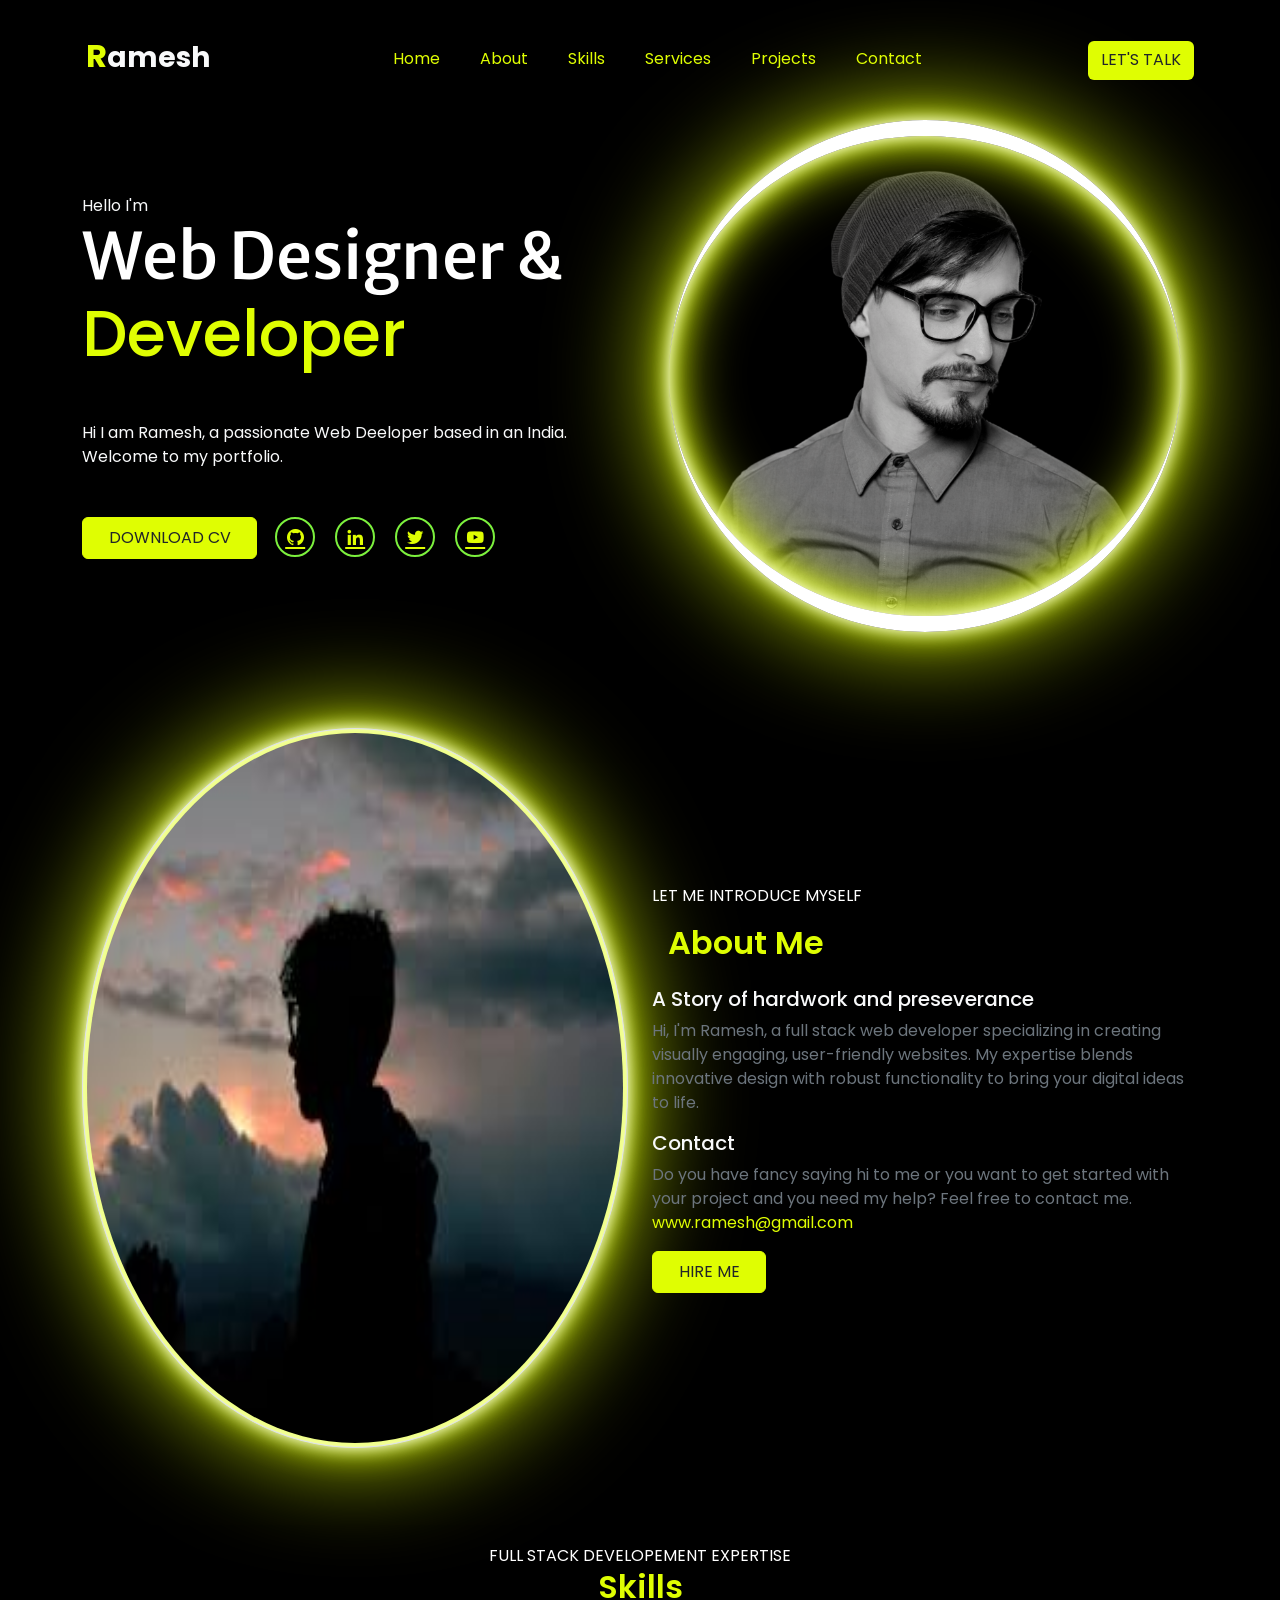
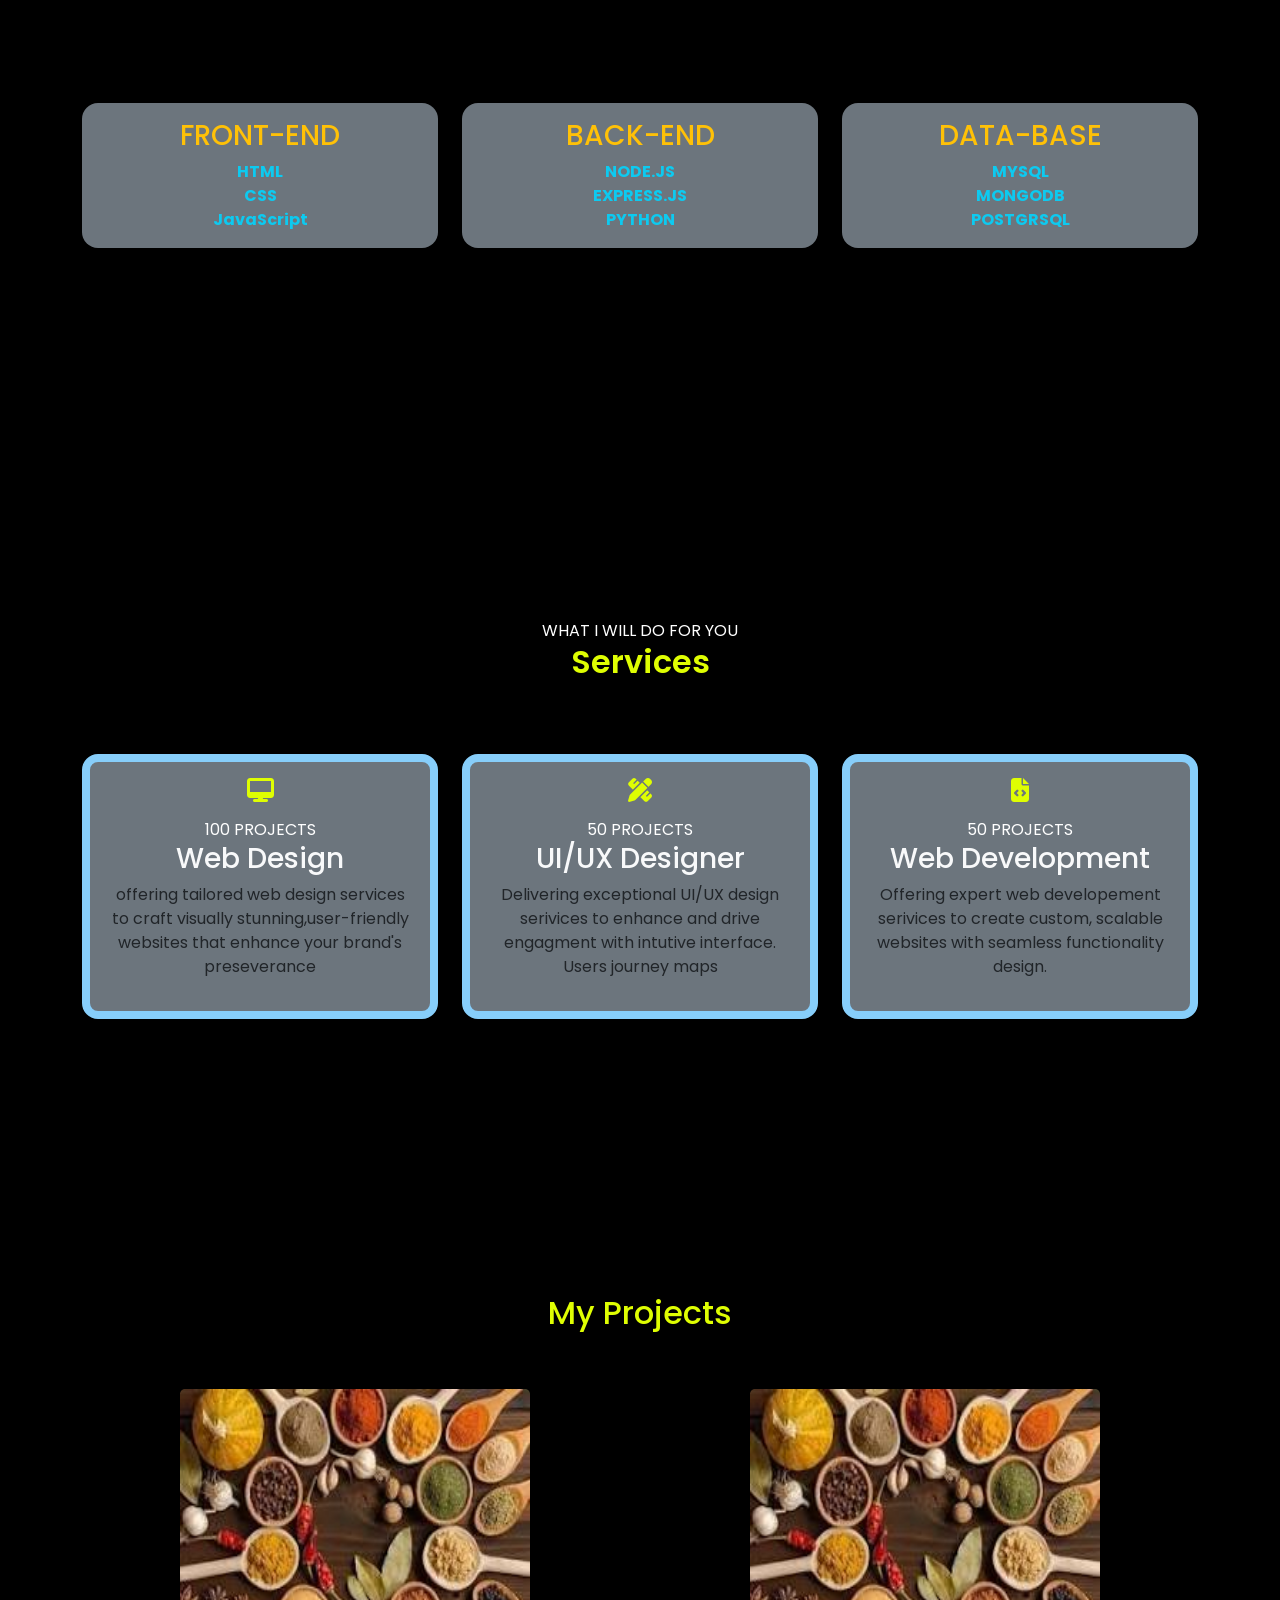
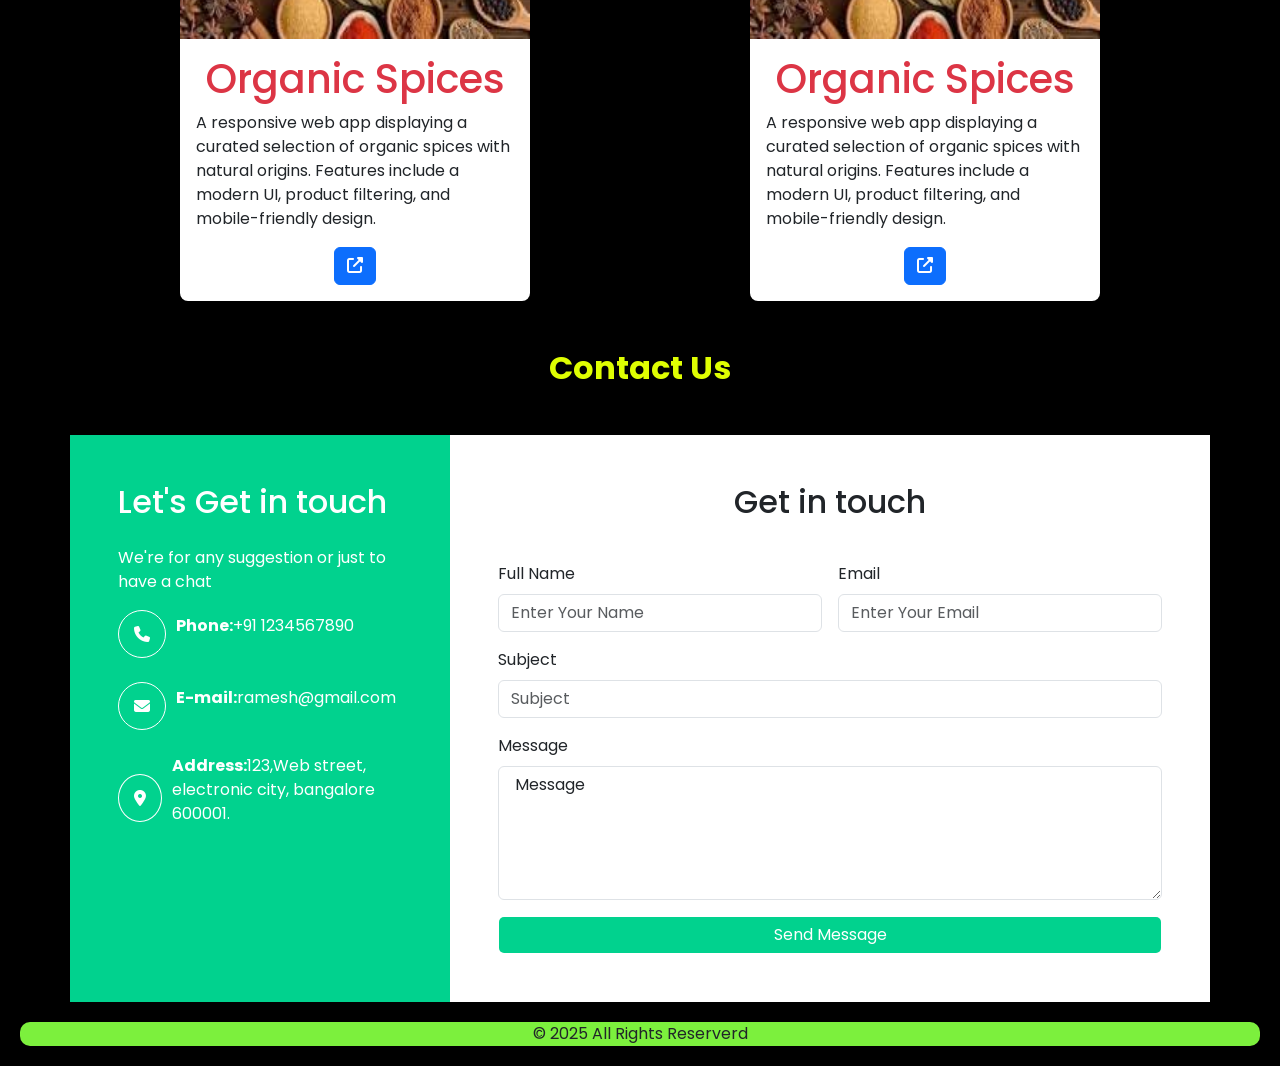
==== index.html @ 33bbf603 "module 1 assignment" ====
<!DOCTYPE html>
<html lang="en">

<head>
    <meta charset="UTF-8">
    <meta name="viewport" content="width=device-width, initial-scale=1.0">
    <title>Personal portfolio</title>
    <link rel="stylesheet" href="style.css">
    <link href='https://unpkg.com/boxicons@2.1.4/css/boxicons.min.css' rel='stylesheet'>
    <link rel="stylesheet" href="https://cdnjs.cloudflare.com/ajax/libs/font-awesome/6.7.2/css/all.min.css">
    <link href="https://cdn.jsdelivr.net/npm/bootstrap@5.3.5/dist/css/bootstrap.min.css" rel="stylesheet"
        integrity="sha384-SgOJa3DmI69IUzQ2PVdRZhwQ+dy64/BUtbMJw1MZ8t5HZApcHrRKUc4W0kG879m7" crossorigin="anonymous">
</head>

<body class="bg-black overflow-x-hidden">


    <!-- -----------------Navbar start------------ -->


    <nav class="navbar   navbar-expand-lg  text-white p-3" id="navbar">
        <div class="container   p-3">
            <h1 class="navbar-brand text-light fs-3 fw-bold"><span class="text-start">R</span>amesh</h1>
            <button class="navbar-toggler border-0 shadow-none" type="button" data-bs-toggle="collapse"
                data-bs-target="#navbarsupportedcontent">
                <span class="navbar-toggler-icon "></span>
            </button>
            <div class="collapse navbar-collapse text-center button1" id="navbarsupportedcontent">
                <ul class="navbar-nav mx-auto mb-2 mb-lg-0 gap-4 button2 ">
                    <li class="nav-item">
                        <a href="#home" class="nav-link ">Home</a>
                    </li>
                    <li class="nav-item">
                        <a href="#about" class="nav-link">About</a>
                    </li>
                    <li class="nav-item">
                        <a href="#skills" class="nav-link">Skills</a>
                    </li>
                    <li class="nav-item">
                        <a href="#services" class="nav-link">Services</a>
                    </li>

                    <li class="nav-item">
                        <a href="#Projects" class="nav-link">Projects</a>
                    </li>
                    <li class="nav-item">
                        <a href="#contact" class="nav-link">Contact</a>
                    </li>


                </ul>
                <a href="" class="btn mybtn text-uppercase bg-green" role="button">Let's Talk</a>

            </div>


        </div>

    </nav>

    <!-- ---------------------------------------navbar end---------------------------------- -->

    <!-- --------------------------------------home start---------------------------------- -->
    <main>
        <section id="home ">
            <div class="hero-section  d-flex align-items-center">
                <div class="container    ">
                    <div class="row align-items-center mb-5 ">
                        <div class="col-lg-6 col-xl-6 col-xxl-6 col-12 ">
                            <span class="text-light my-5">Hello I'm</span>
                            <h1 class="text-white title ">Web Designer & <span class="txt-green">Developer</span></h1>
                            <p class="text-light my-5">
                                Hi I am Ramesh, a passionate Web Deeloper based in an India. Welcome to my portfolio.

                            </p>
                            <div class="d-flex">
                                <a href="#" class="btn mybtn text-uppercase bg-green " role="button">download cv</a>
                                <div class="social">
                                    <a href="#"><i class='bx bxl-github'></i></a>
                                    <a href="#"><i class='bx bxl-linkedin'></i></a>
                                    <a href="#"><i class='bx bxl-twitter'></i></a>
                                    <a href="#"><i class='bx bxl-youtube'></i></a>

                                </div>
                            </div>
                        </div>
                        <div class="col-lg-6">
                            <div class="image-container mx-auto  ">

                            </div>
                        </div>
                    </div>
                </div>
            </div>

        </section>

        <!-- -----------------------------------home end ------------------------------- -->
        <!-- -----------------------------------about start --------------------------------- -->
        <section id="about">
            <div class="hero-section d-flex align-items-center">
                <div class="container  my-5 ">
                    <div class="row d-flex align-items-center   gap-5 gap-lg-0 ">
                        <div class="col-lg-6  col-12 order-last order-lg-first text-center  ">
                            <img src="assets/about-me1.jpg" alt="About Me"
                                class="about-me mx-auto img-fluid img-thumbnail ">
                        </div>
                        <div class="col-lg-6  col-12">
                            <span class="text-white text-uppercase "> Let me introduce myself</span>
                            <h2 class="txt-green fw-semibold p-3">About Me</h2>
                            <h5 class="text-light">A Story of hardwork and preseverance</h5>
                            <p class="text-secondary">
                                Hi, I'm Ramesh, a full stack web developer specializing in creating
                                visually engaging, user-friendly websites. My expertise blends innovative design with
                                robust functionality to bring your digital ideas to life.
                            </p>
                            <h5 class="text-light">Contact</h5>
                            <p class="text-secondary">
                                Do you have fancy saying hi to me or you want to get started with your project and you
                                need
                                my help? Feel free to contact me.
                                <a href="#" class="txt-green d-block">www.ramesh@gmail.com</a>
                            </p>
                            <a href="" class="btn mybtn text-uppercase bg-green " role="button">Hire Me</a>

                        </div>
                    </div>
                </div>
            </div>

        </section>
        <!-- ---------------------------------about end ---------------------------  -->


        <!-- ---------------------------------------skill start---------------------------  -->

        <section class="skills section" id="skills">
            <div class="container text-center pt-5">
                <span class="text-white text-uppercase main-text">Full stack developement expertise</span>
                <h2 class="txt-green fw-semibold">Skills</h2>



                <div class="row  mt-5 gy-5 ">
                    <div class="col-lg-4 col-md-6 col-12 ">
                        <div class="card border-0 bg-black rounded-4  hover-card">

                            <img src="https://cdn.prod.website-files.com/5e4c6b4b7ed0a2e77458ce3d/638a92cf349604581a35fe75_263a75529a1752b75d64f9f21fd07c92-3-2.jpeg"
                                alt="" class="card-img-top rounded-4">


                            <div class="card-body bg-secondary rounded-4  card-title01">

                                <h3 class="card-title text-warning">FRONT-END</h5>

                                    <ul class="navbar-nav text-info">
                                        <li>HTML</li>
                                        <li>CSS</li>
                                        <li>JavaScript</li>
                                    </ul>

                            </div>
                        </div>
                    </div>

                    <div class="col-lg-4 col-md-6 col-12 ">
                        <div class="card border-0 bg-black rounded-4  hover-card">

                            <img src="https://cdn.prod.website-files.com/5e4c6b4b7ed0a2e77458ce3d/638a92cf349604581a35fe75_263a75529a1752b75d64f9f21fd07c92-3-2.jpeg"
                                alt="" class="card-img-top rounded-4">


                            <div class="card-body bg-secondary rounded-4  card-title01">

                                <h3 class="card-title text-warning">BACK-END</h5>

                                    <ul class="navbar-nav text-info">
                                        <li>NODE.JS</li>
                                        <li>EXPRESS.JS</li>
                                        <li>PYTHON</li>
                                    </ul>

                            </div>
                        </div>
                    </div>

                    <div class="col-lg-4 col-md-6 col-12 ">
                        <div class="card border-0 bg-black rounded-4  hover-card">

                            <img src="https://cdn.prod.website-files.com/5e4c6b4b7ed0a2e77458ce3d/638a92cf349604581a35fe75_263a75529a1752b75d64f9f21fd07c92-3-2.jpeg"
                                alt="" class="card-img-top rounded-4">


                            <div class="card-body bg-secondary rounded-4  card-title01">

                                <h3 class="card-title text-warning">DATA-BASE</h5>

                                    <ul class="navbar-nav text-info ">
                                        <li>MYSQL</li>
                                        <li>MONGODB</li>
                                        <li>POSTGRSQL</li>
                                    </ul>

                            </div>
                        </div>
                    </div>
                </div>













            </div>
        </section>







        <!-- -------------------------------------------skill end -------------------------  -->

        <!-- ----------------------------------services start----------------  -->
        <section id="services">
            <div class="container text-center  pt-5 ">
                <span class="text-white text-uppercase main-text">What i will do for you</span>
                <h2 class="txt-green fw-semibold">Services</h2>



                <div class="row  mt-5 gy-4 ">


                    <div class="col-lg-4 col-md-6 col-12 ">
                        <div class="card bg-secondary rounded-4  hover-card h-100">
                            <div class="card-body">
                                <i class="fa-solid fa-desktop d-block fs-4 txt-green mb-3"></i>
                                <span class="text-white text-uppercase mb-3 ">100 Projects</span>
                                <h5 class="card-title text-light fs-3 mb-2">Web Design</h5>
                                <p>offering tailored web design services to craft visually stunning,user-friendly
                                    websites that enhance your brand's preseverance</p>

                            </div>
                        </div>
                    </div>


                    <div class="col-lg-4 col-md-6 col-12 ">
                        <div class="card bg-secondary rounded-4  hover-card h-100">
                            <div class="card-body">
                                <i class="fa-solid fa-pen-ruler d-block fs-4 txt-green mb-3"></i>
                                <span class="text-white text-uppercase mb-3 ">50 Projects</span>
                                <h5 class="card-title text-light fs-3 mb-2">UI/UX Designer</h5>
                                <p>Delivering exceptional UI/UX design serivices to enhance and drive engagment with
                                    intutive interface. Users journey maps</p>

                            </div>
                        </div>
                    </div>

                    <div class="col-lg-4  col-md-6 col-12   ">
                        <div class="card bg-secondary rounded-4 hover-card h-100">
                            <div class="card-body">
                                <i class="fa-solid fa-file-code d-block fs-4 txt-green mb-3"></i>
                                <span class="text-white text-uppercase mb-3 ">50 Projects</span>
                                <h5 class="card-title text-light fs-3 mb-2">Web Development</h5>
                                <p>Offering expert web developement serivices to create custom, scalable websites with
                                    seamless functionality design.</p>

                            </div>
                        </div>
                    </div>

                </div>
            </div>

        </section>
        <!-- ----------------------------------Projects--------------------------  -->
        <section id="Projects">
            <div class="container">
                <h2 class="text-center txt-green py-5">My Projects</h2>
                <div class="row gap-5 gap-lg-0 ">
                    <div class="col-lg-6 d-flex justify-content-center">
                        <div class="card  h-100 rounded-3 project-hover-card ">
                            <img src="assets/project01.jpg" alt="Screenshot of Organic Spices website"
                                class="card-img-top  ">

                            <div class="card-body  rounded-3">
                                <h5 class="card-title text-center text-danger fs-1">Organic Spices</h5>
                                <p class="card-text ">A responsive web app displaying a curated selection of organic
                                    spices with natural origins. Features include a modern UI, product filtering, and
                                    mobile-friendly design.</p>
                                <div class="text-center">
                                    <a href="projects/projects.html" class=" btn btn-primary " target="_blank"><i
                                            class="fa-solid fa-up-right-from-square"></i></a>

                                </div>
                            </div>
                        </div>

                    </div>
                    <div class="col-lg-6 d-flex justify-content-center">
                        <div class="card  h-100 rounded-3 project-hover-card ">
                            <img src="assets/project01.jpg" alt="Screenshot of Organic Spices website"
                                class="card-img-top  ">

                            <div class="card-body  rounded-3">
                                <h5 class="card-title text-center text-danger fs-1">Organic Spices</h5>
                                <p class="card-text ">A responsive web app displaying a curated selection of organic
                                    spices with natural origins. Features include a modern UI, product filtering, and
                                    mobile-friendly design.</p>
                                <div class="text-center">
                                    <a href="#" class=" btn btn-primary " target="_blank"><i
                                            class="fa-solid fa-up-right-from-square"></i></a>

                                </div>
                            </div>
                        </div>

                    </div>

                </div>

            </div>


        </section>

        <!-- ------------------------------------- projects section end -----------------------  -->

        <!-- ----------------------------------contact section start--------------------  -->
        <section id="contact">
            <div class="container  mt-5 ">


                <h2 class="fw-bold text-center txt-green my-5">Contact Us</h2>
                <div class="contact-form border-0 rounded-4">
                    <div class="row ">

                        <div class="col-lg-4 col-12 form-left-side  p-5 text-white">

                            <h2 class="mb-4">Let's Get in touch</h2>
                            <p>We're for any suggestion or just to have a chat</p>
                            <div class="contact-us ">
                                <div class="phone d-flex align-items-center mb-4">
                                    <i class="fa-solid fa-phone icon"></i>
                                    <p><b>Phone:</b>+91 1234567890</p>
                                </div>

                                <div class="email d-flex align-items-center mb-4">
                                    <i class="fa-solid fa-envelope icon"></i>
                                    <p><b>E-mail:</b>ramesh@gmail.com</p>

                                </div>
                                <div class="address d-flex align-items-center mb-4">
                                    <i class="fa-solid fa-location-dot icon"></i>
                                    <p><b>Address:</b>123,Web street, electronic city, bangalore 600001.</p>
                                </div>
                            </div>

                        </div>
                        <div class="col-lg-8 p-5 bg-white form-right-side ">

                            <form class="row g-3">
                                <h2 class="mb-4 text-center">Get in touch</h2>
                                <div class="col-lg-6">
                                    <label for="fullname" class="form-label">Full Name</label>
                                    <input type="text" class="form-control" placeholder="Enter Your Name" required>
                                </div>
                                <div class="col-lg-6">
                                    <label for="email" class="form-label">Email</label>
                                    <input type="email" class="form-control" placeholder="Enter Your Email" required>
                                </div>
                                <div class="col-12">
                                    <label for="inputsubject" class="form-label">Subject</label>
                                    <input type="text" class="form-control" placeholder="Subject" required>
                                </div>
                                <div class="col-12">
                                    <label for="inputMessage" class="form-label">Message</label>
                                    <textarea class="form-control" rows="5" required> Message </textarea>
                                </div>
                                <div class="col-12">
                                    <button class=" btn  form-control " type="submit">Send Message</button>
                                </div>
                            </form>

                        </div>
                    </div>
                </div>

            </div>
        </section>
    </main>

    <footer> &copy; 2025 All Rights Reserverd</footer>



    <script src="https://cdn.jsdelivr.net/npm/@popperjs/core@2.11.8/dist/umd/popper.min.js"
        integrity="sha384-I7E8VVD/ismYTF4hNIPjVp/Zjvgyol6VFvRkX/vR+Vc4jQkC+hVqc2pM8ODewa9r"
        crossorigin="anonymous"></script>
    <script src="https://cdn.jsdelivr.net/npm/bootstrap@5.3.5/dist/js/bootstrap.min.js"
        integrity="sha384-VQqxDN0EQCkWoxt/0vsQvZswzTHUVOImccYmSyhJTp7kGtPed0Qcx8rK9h9YEgx+"
        crossorigin="anonymous"></script>
</body>

</html>
---- style.css ----
@import url('https://fonts.googleapis.com/css2?family=Poppins:ital,wght@0,100;0,200;0,300;0,400;0,500;0,600;0,700;0,800;0,900;1,100;1,200;1,300;1,400;1,500;1,600;1,700;1,800;1,900&display=swap');

@import url('https://fonts.googleapis.com/css2?family=Merriweather+Sans:ital,wght@0,300..800;1,300..800&family=Poppins:ital,wght@0,100;0,200;0,300;0,400;0,500;0,600;0,700;0,800;0,900;1,100;1,200;1,300;1,400;1,500;1,600;1,700;1,800;1,900&display=swap');

* {
    margin: 0;
    padding: 0;
    box-sizing: border-box;

    font-family: "poppins", sans-serif;
    /* border: .1rem solid white; */


}




:root {
    --green-clr: #DFFE02;
    --gray-clr: #a56868;
    --dark-blue-clr: #171c22;


}

#navbar {
    width: 100%;
    min-height: fit-content;
}


.container .text-start {
    color: #DFFE02;
    font-weight: bold;
    font-size: xx-large;
}

.container .button1 .bg-green {
    background: var(--green-clr);

}

.bg-dark-blue {
    background: var(--dark-blue-clr);
}

.txt-green {
    color: var(--green-clr);
}

.container .button1.mybtn {


    border: .1rem solid var(--green-clr);
    padding: .5rem 1.6rem;

}

.container .button1 .mybtn:hover {
    background: transparent;
    color: var(--green-clr) !important;
    border-color: var(--green-clr);
}

.navbar-toggler {
    background-color: aqua !important;
}

.container .button1 .button2 .nav-item .nav-link {
    color: var(--green-clr) !important;

}

#navbarsupportedcontent a {
    border-bottom: 2px solid transparent;
}

#navbarsupportedcontent a:hover {
    border-bottom: 2px solid var(--green-clr);
    transition: .5s;

}

/* ------------------------------------navbar end------------------------  */



/* ---------------------home start------------------------  */

#home {
    /* margin-top: 10rem; */
    width: 100%;
    min-height: 100vh;
}

.container .row .bg-green {
    background: var(--green-clr);

}

.container .row .mybtn {


    border: .1rem solid var(--green-clr);
    padding: .5rem 1.6rem;


}

.container .row .mybtn:hover {
    background: transparent;
    color: var(--green-clr) !important;
    border-color: var(--green-clr);
}

.container .row .social {
    margin-left: 10px;
}

.container .row .social a {
    display: inline-flex;
    padding: 8px;
    border: 2px solid #7cf03d;
    border-radius: 50%;
    font-size: 20px;
    color: var(--green-clr);
    margin: 0 8px;

}

.container .social a:hover {
    background: transparent;
    color: var(--green-clr) !important;
    border-color: var(--green-clr);
}

.image-container {

    width: 32rem;

    aspect-ratio: 1;
    border-radius: 50%;
    border-top: 1rem solid white;
    border-bottom: 1rem solid white;
    background-image: url(assets/profile.png);
    background-position: center;
    background-size: 100%;
    box-shadow:
        0 0 1rem white,
        inset 0 0 1rem white,
        0 0 2rem var(--green-clr),
        inset 0 0 2rem var(--green-clr),

        0 0 7rem var(--green-clr),
        inset 0 0 4rem var(--green-clr);

}



.title {
    font-size: 4rem;
    font-family: "Merriweather Sans", sans-serif;

}

/* -------------------------------home end ----------------- */

/* ---------------------------------------about start ------------------------- */

#about .container img {
    max-width: 100%;
    min-height: 80vh;
}

#about a {
    text-decoration: none;

}


#about img {
    max-width: 100%;
     border-radius: 50%;
    
    box-shadow:
        0 0 1rem white,
        inset 0 0 1rem white,
        0 0 2rem var(--green-clr),
        inset 0 0 2rem var(--green-clr),

        0 0 7rem var(--green-clr),
        inset 0 0 4rem var(--green-clr);
 

}

/* ---------------------------about end --------------------------- */
/* -----------------------skills start -------------------- */
#skills {
    min-height: 75vh;
}

#skills .card-title01 li  {
    list-style-type: none;
    font-weight: bold;
    font-size: medium;

}






/* --------------------------------services start----------------  */
#services {
    min-height: 75vh;

}

.hover-card:hover {
     box-shadow: 0 0 2rem var(--green-clr),
        inset 0 0 2rem var(--green-clr),

        0 0 7rem var(--green-clr),
        inset 0 0 4rem var(--green-clr);
    cursor: pointer; 
    transform: translateY(-10px);
    transition: transform 0.3s ease;
}

#services .card {
    border-width: .5rem;
    border-color: lightskyblue;
}


/* -----------------------------services end--------------------  */


 /* -------------------------------projects start-------------------  */

 
 .project-hover-card img {
    width: 350px;
   
    height: 250px;
}

  .project-hover-card{
    width: 100%;
    max-width: 350px;
    height: 250px;
  
    border:none !important;
    transition: all 0.3s ease;
}
 .project-hover-card:hover{
    transform: translatex(-5px);
    cursor: pointer;
    transition: all 0.3s 

    
}
.project-hover-card:hover .card-body{
    padding: 2px;
    text-align: center;
    border-radius: 5px;
    background-color:#a56868;
    transition: background-color 0.3s ease;

}
/* ---------------------------project end ---------------------- */

/* -----------------------------contact start-------------------------  */
 .form-left-side {
    background-color: #01d28e;
 }

 .icon{
    padding: 15px;
    border: 1px solid #fff;
    border-radius: 50%;
    margin-right: 10px;
    
 }
 .form-right-side .row .btn{
    background-color: #01d28e;
    color: white;
 }

/* ----------------------------------projects end -------------------------  */
/* ---------------------------------------footer end ------------------- */

footer {
    text-align: center;
    margin: 20px;
    background-color: #7cf03d;
    font-size: medium;
    border-radius: 10px;

   

}
/* ----------------------footer end ----------------------  */











@media screen and (max-width:680px) {
     /* ----------------------------- home start --------------------  */
    h1{
        font-size: 2.5rem !important;
        
    }
    .hero-section{
        min-height: 50vh;
    }
  

    .image-container{
        width: 20rem;
    }
    /* -------------------------------home end ------------------  */
/* ----------------------------------------about start -------------------------  */
#about .container img {
    max-width: 100%;
    min-height: 80vh;
}


}


@media  screen and (max-width:768px) {

    #about .container img {

        max-width: 100%;
        min-height: 100vh; 
    
    }
    
    
    
}
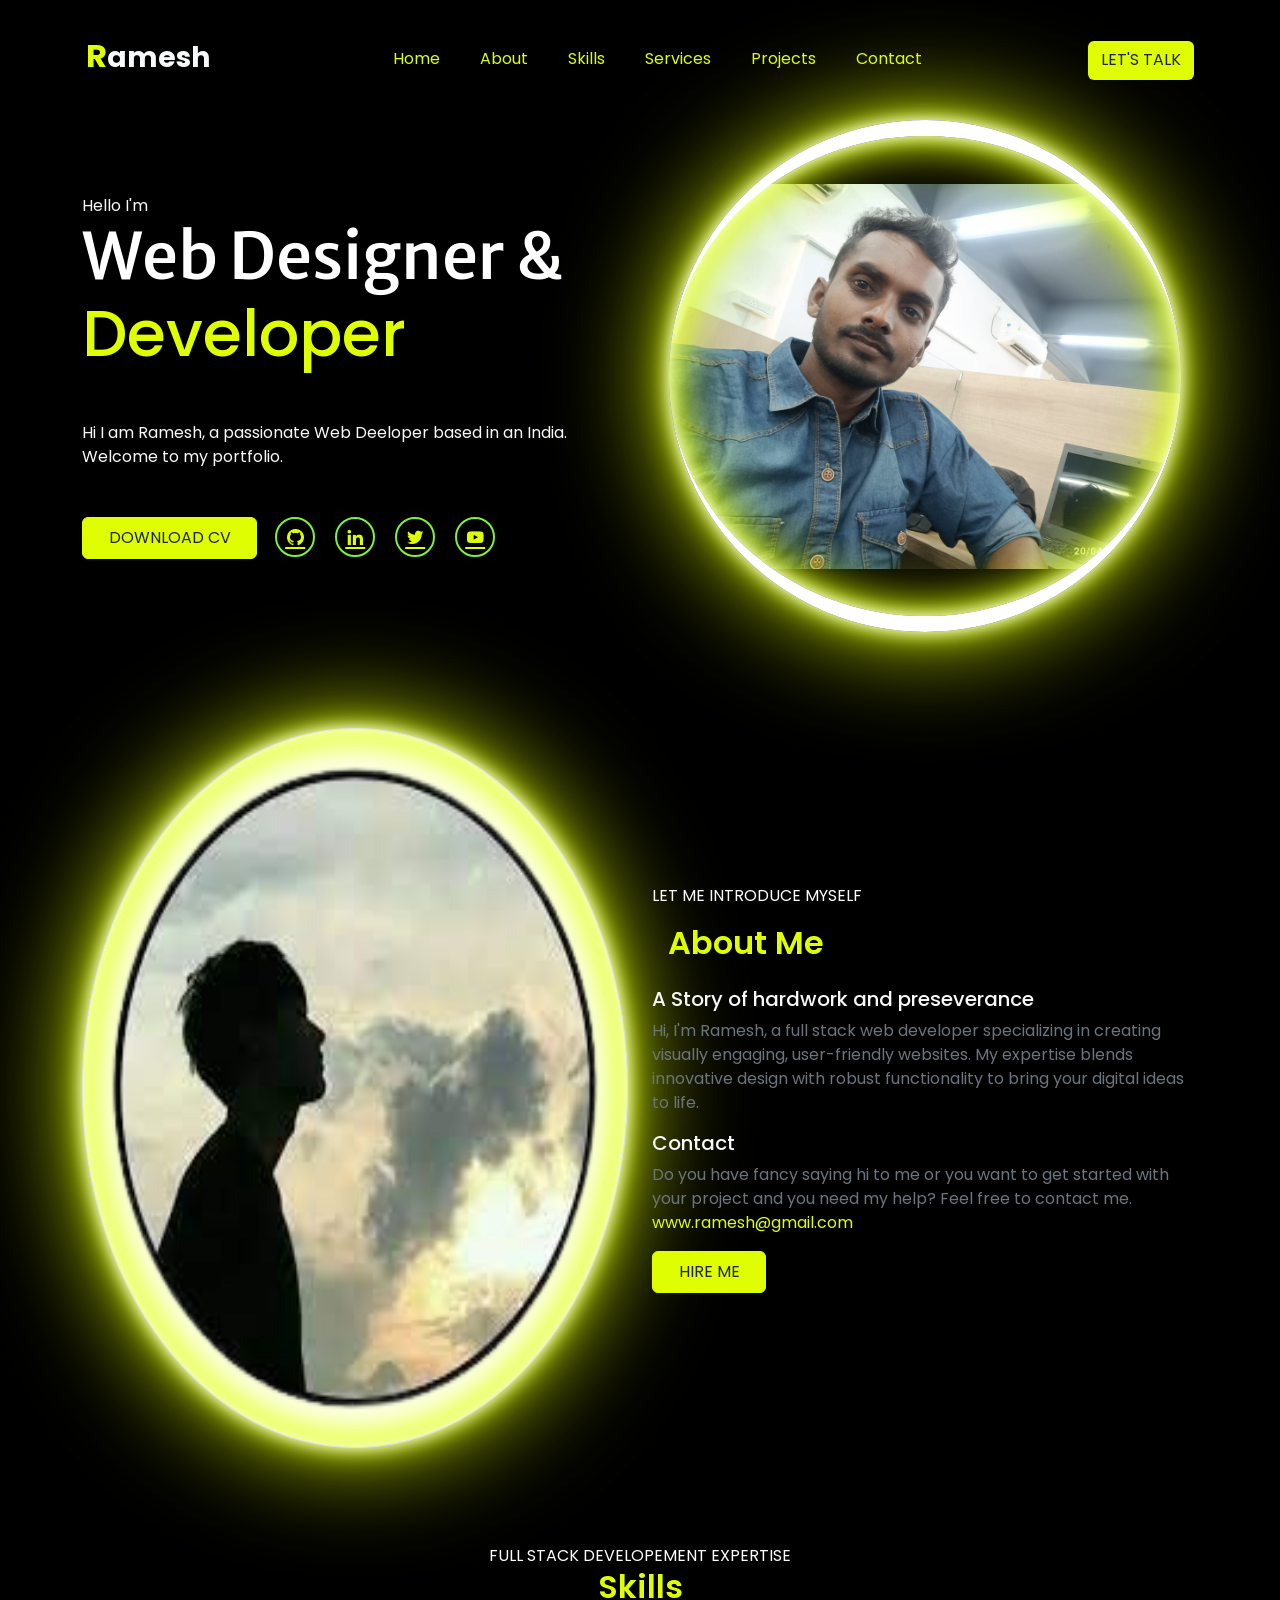
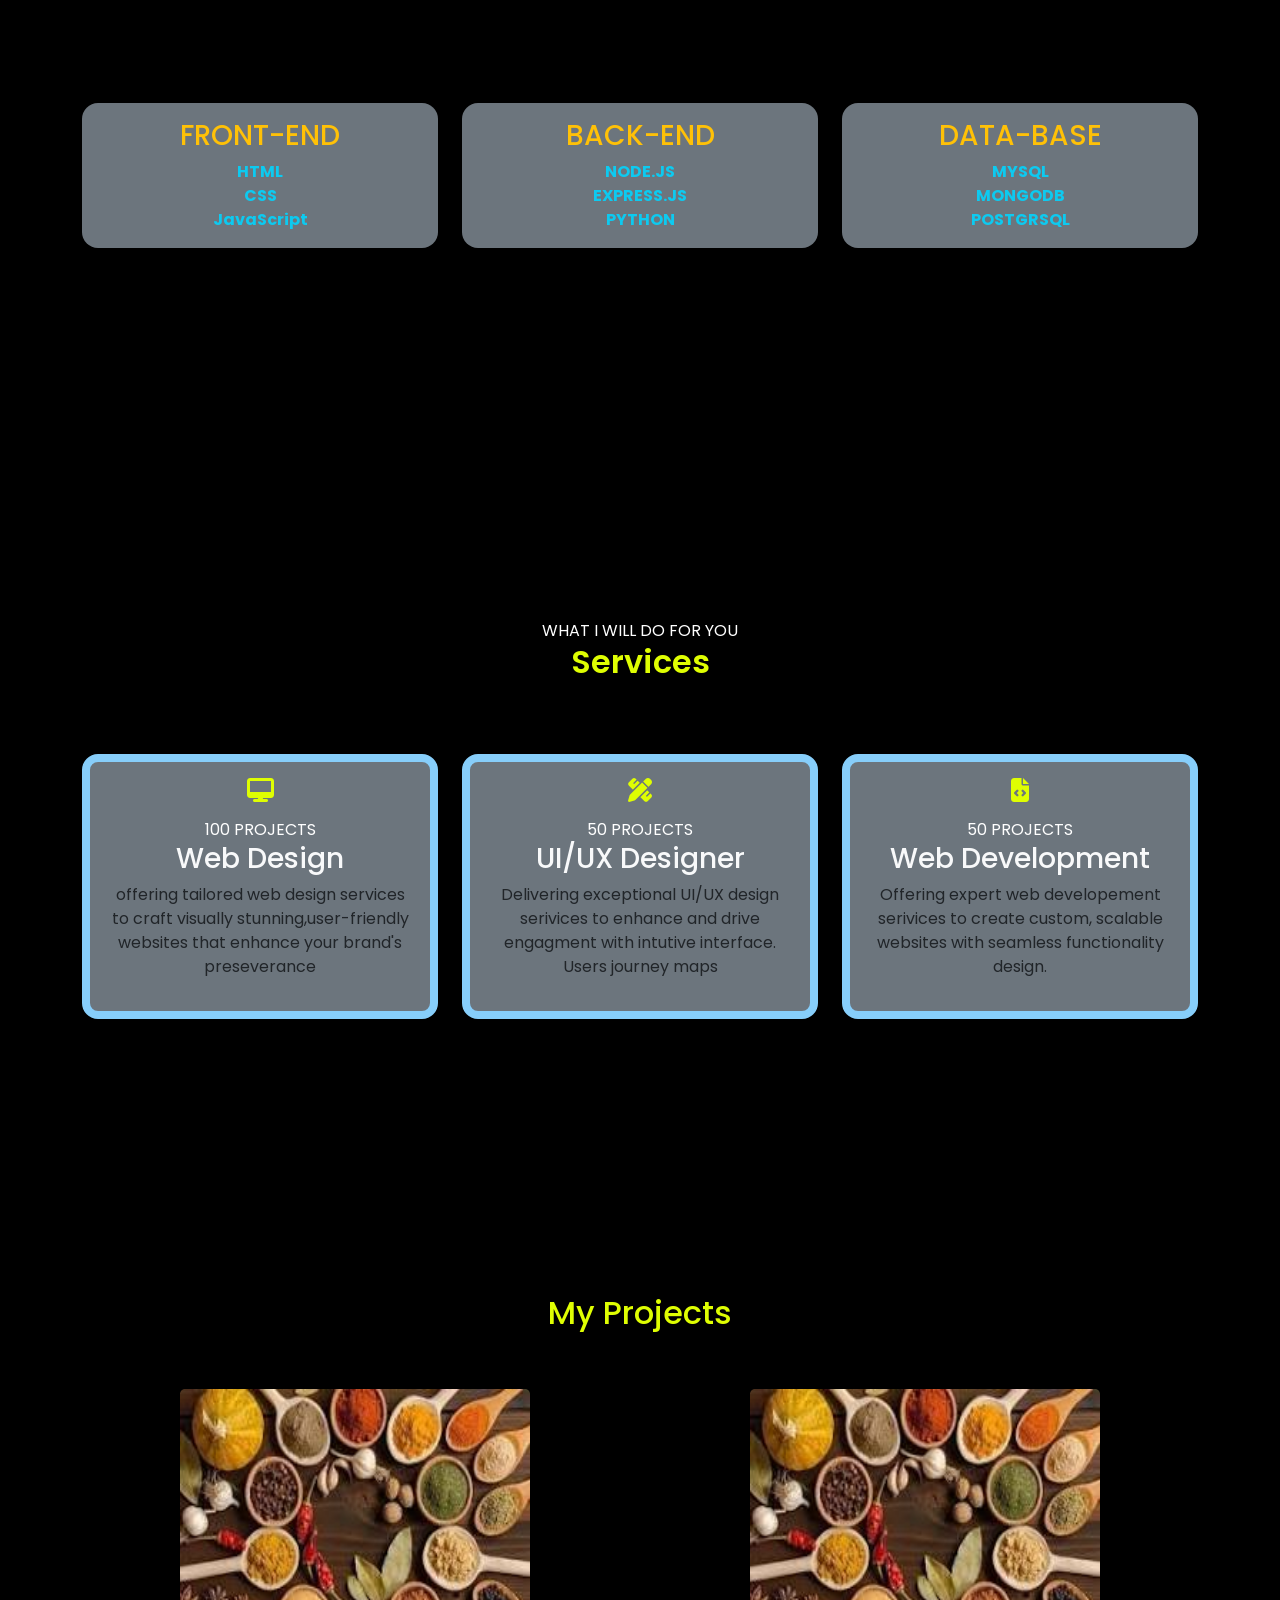
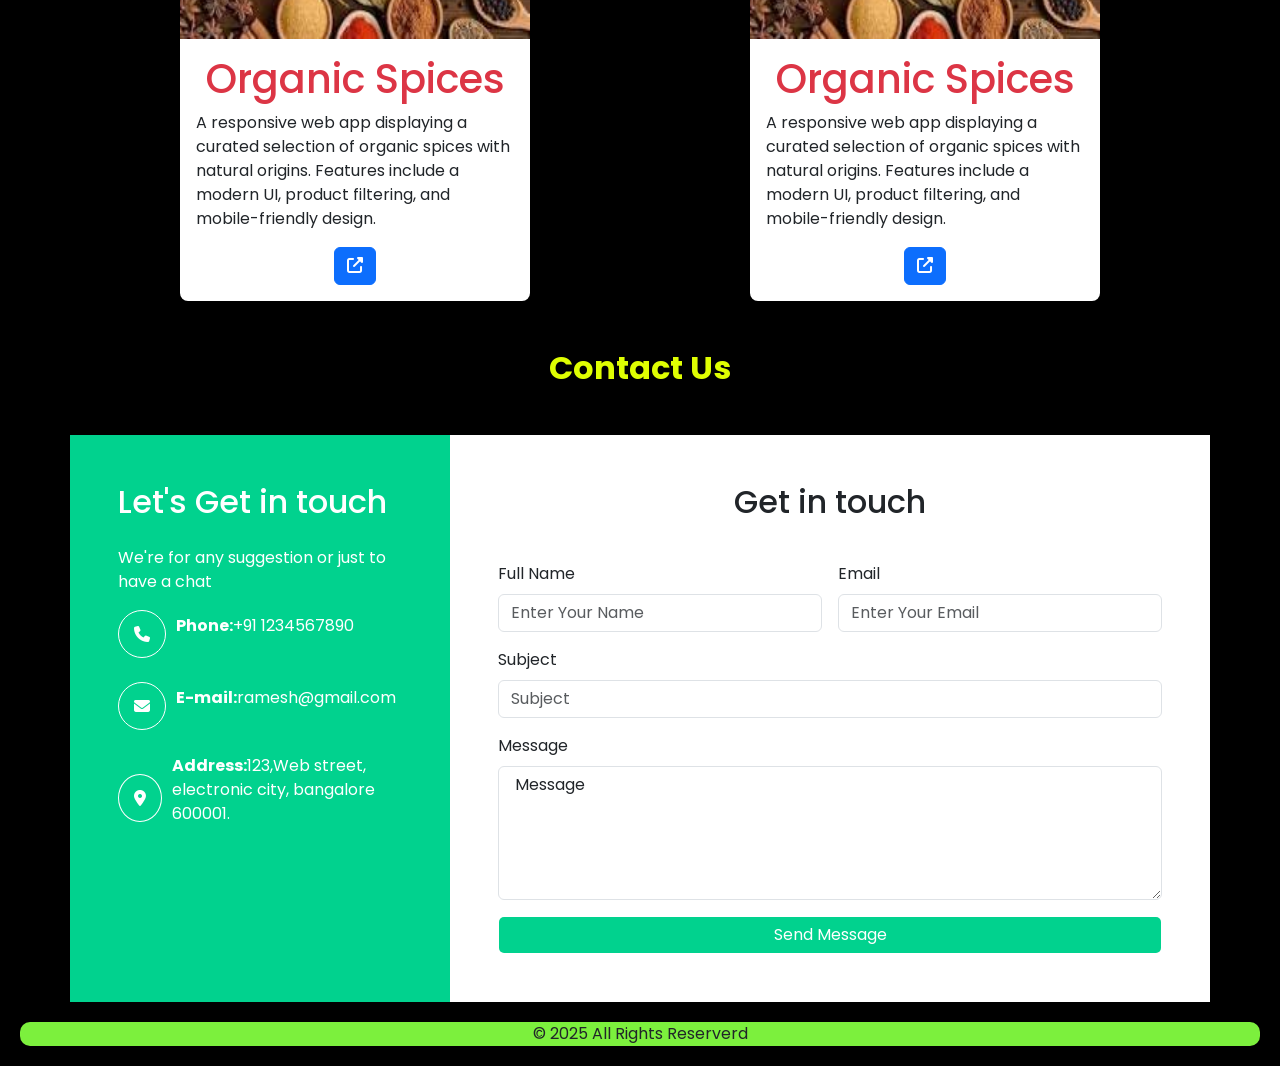
==== commit 337cb1de: "module 1 assignment" ====
--- a/index.html
+++ b/index.html
@@ -102,7 +102,7 @@
                 <div class="container  my-5 ">
                     <div class="row d-flex align-items-center   gap-5 gap-lg-0 ">
                         <div class="col-lg-6  col-12 order-last order-lg-first text-center  ">
-                            <img src="assets/about-me1.jpg" alt="About Me"
+                            <img src="assets/aboutme.png" alt="About Me"
                                 class="about-me mx-auto img-fluid img-thumbnail ">
                         </div>
                         <div class="col-lg-6  col-12">
--- a/style.css
+++ b/style.css
@@ -143,7 +143,8 @@
     border-radius: 50%;
     border-top: 1rem solid white;
     border-bottom: 1rem solid white;
-    background-image: url(assets/profile.png);
+    background-image: url(assets/my\ profile.jpeg);
+    background-repeat: no-repeat;
     background-position: center;
     background-size: 100%;
     box-shadow:
